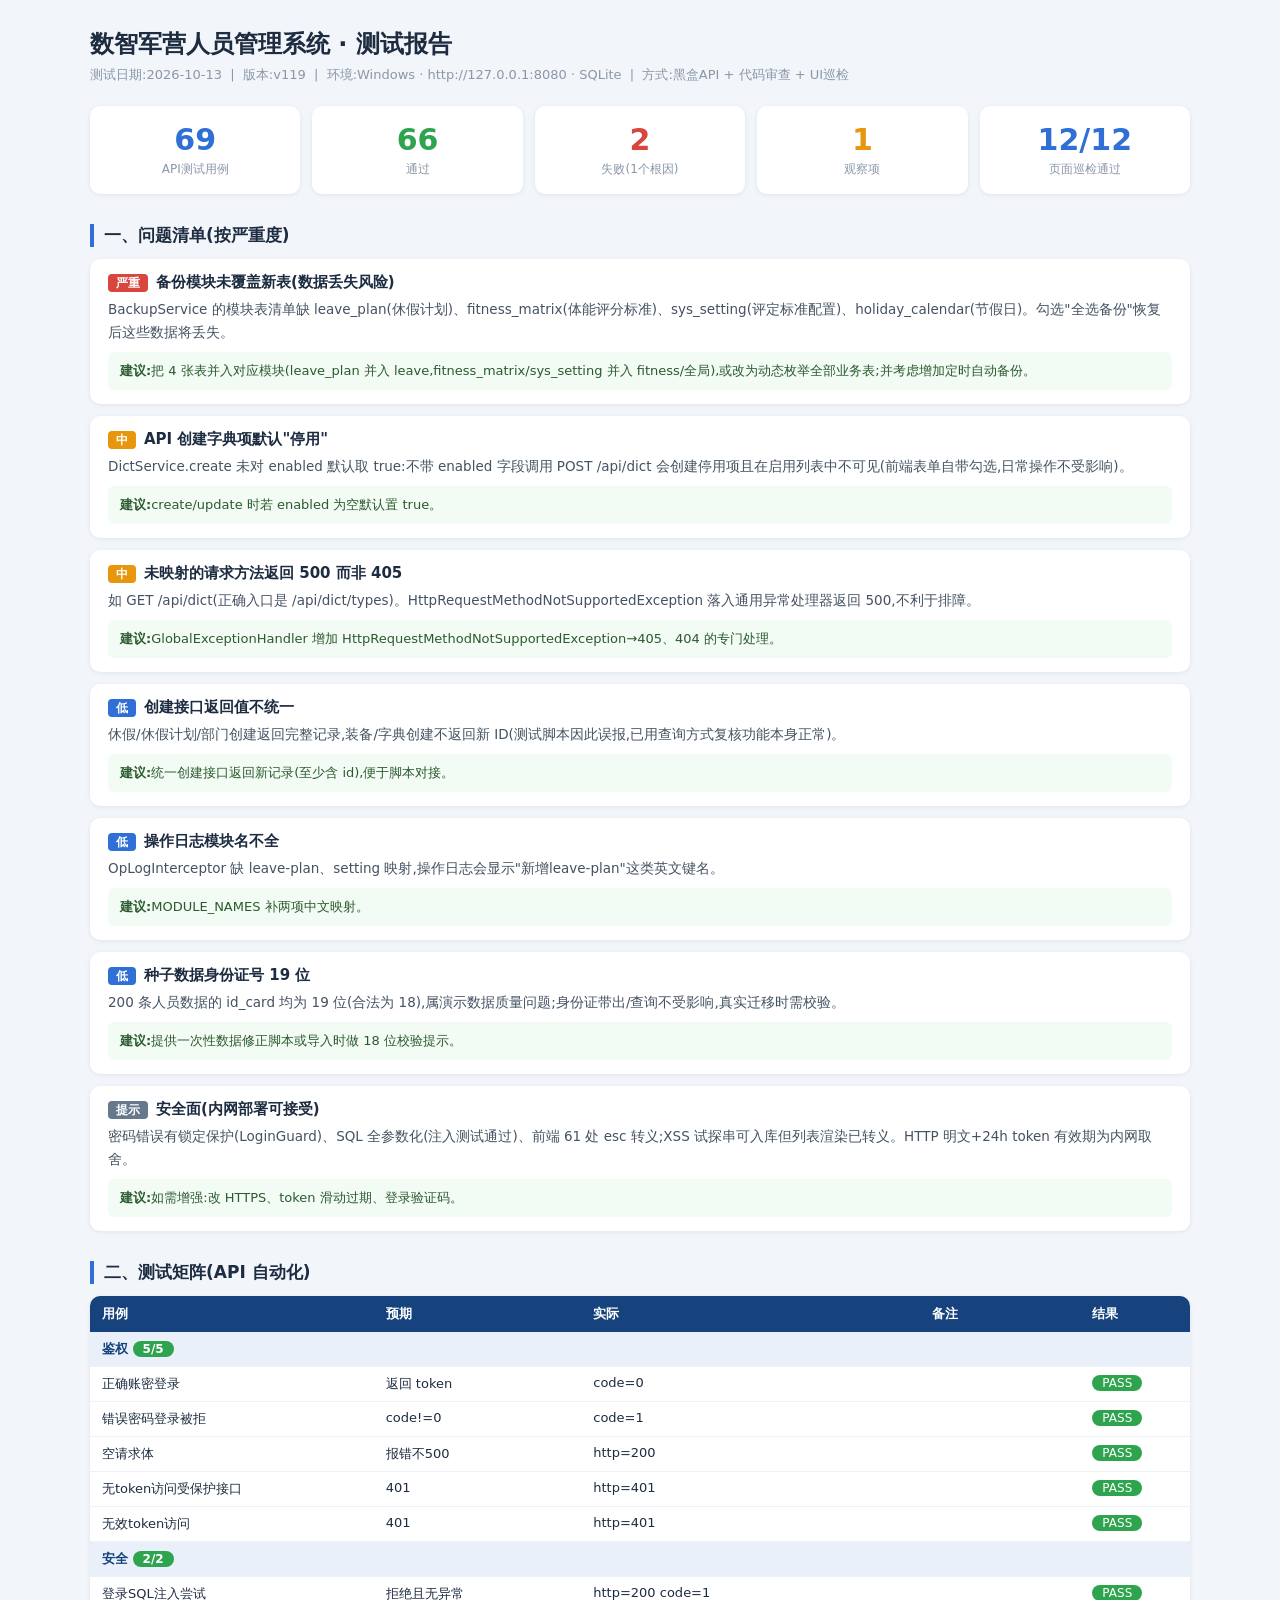
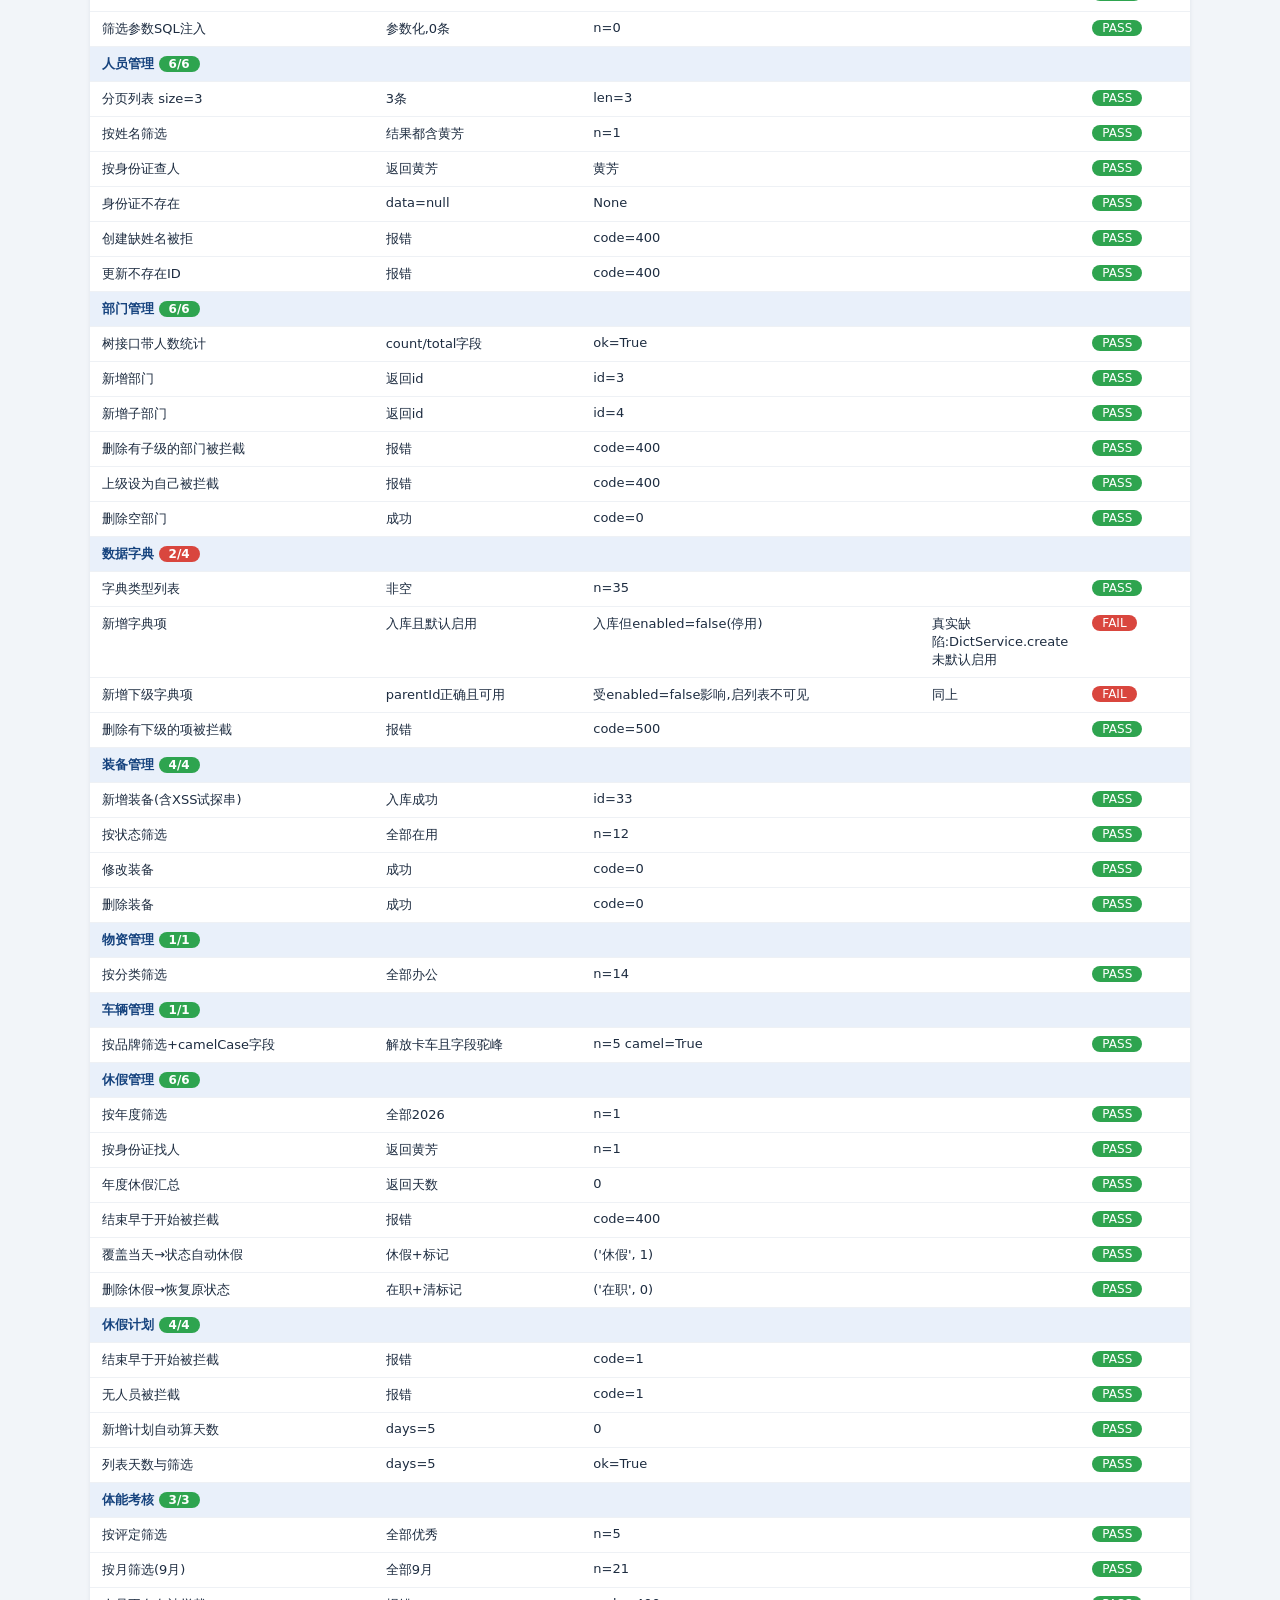
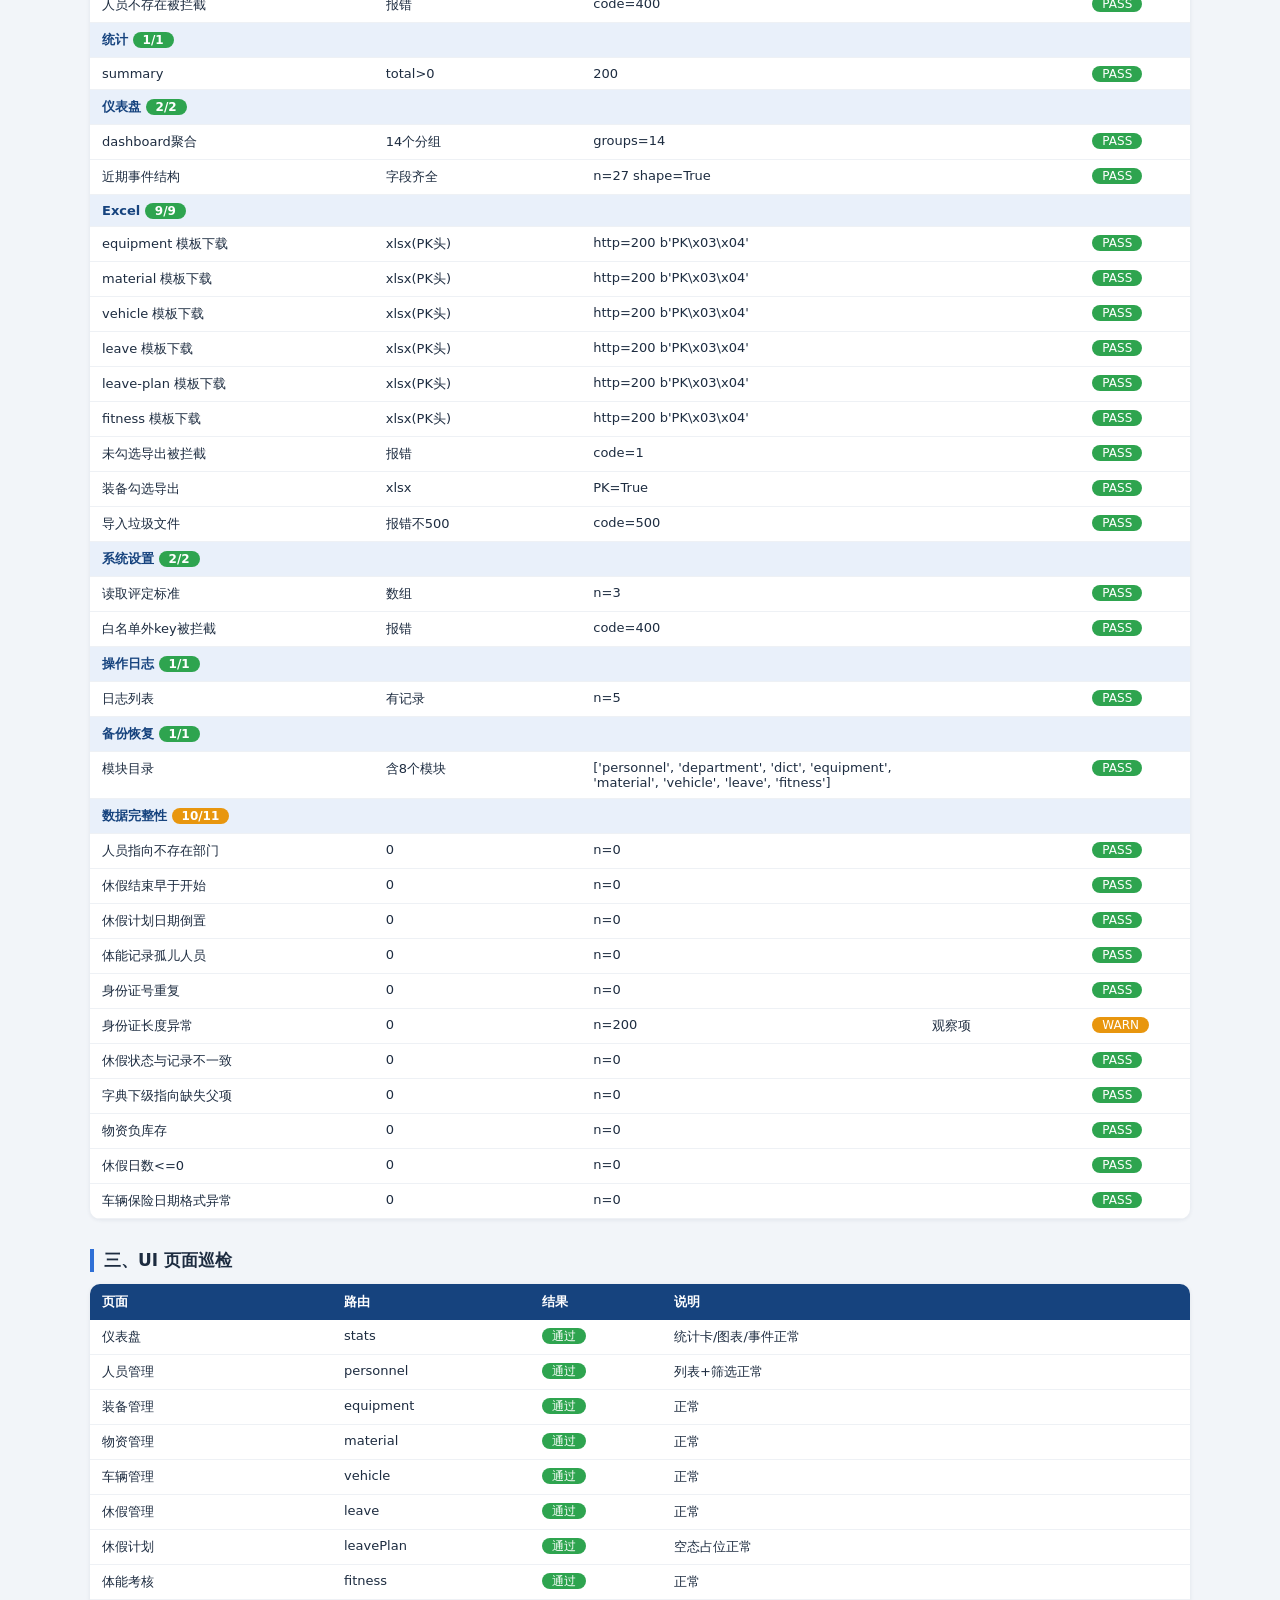
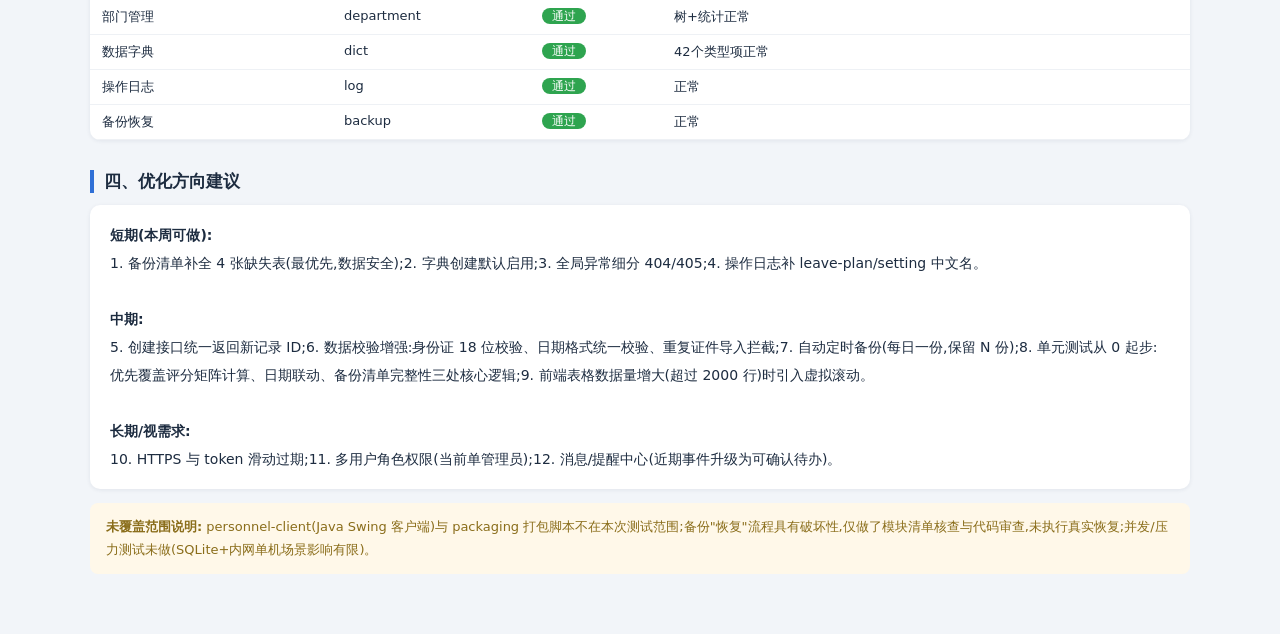
==== 测试报告.html @ da7d822a "测试: 全量QA测试报告(API 69例+UI 12页巡检+代码审查), 发现备份缺表/字典默认停用等7项问题及优化路线" ====
<!DOCTYPE html>
<html lang="zh-CN"><head><meta charset="utf-8">
<title>数智军营人员管理系统 · 测试报告</title>
<style>
body{font-family:'Microsoft YaHei',system-ui,sans-serif;margin:0;background:#f2f5f9;color:#1d2c40}
.wrap{max-width:1100px;margin:0 auto;padding:28px 20px 60px}
h1{font-size:24px;margin:0 0 6px} .sub{color:#8a97a8;font-size:13px;margin-bottom:22px}
.cards{display:grid;grid-template-columns:repeat(5,1fr);gap:12px;margin-bottom:26px}
.card{background:#fff;border-radius:10px;padding:16px;box-shadow:0 1px 4px rgba(23,43,77,.08);text-align:center}
.card .n{font-size:30px;font-weight:700} .card .l{font-size:12px;color:#8a97a8;margin-top:4px}
.g{color:#2ea44f}.r{color:#d9463e}.o{color:#e8960e}.b{color:#2f6fd6}
h2{font-size:17px;margin:30px 0 12px;border-left:4px solid #2f6fd6;padding-left:10px}
.finding{background:#fff;border-radius:10px;padding:14px 18px;margin-bottom:12px;box-shadow:0 1px 4px rgba(23,43,77,.08)}
.fhead{font-weight:600;font-size:15px;margin-bottom:6px}
.sev{color:#fff;font-size:12px;border-radius:4px;padding:2px 8px;margin-right:8px}
.fdet{font-size:13.5px;color:#445262;line-height:1.7}
.ffix{font-size:13px;color:#2c5a2e;background:#f2fbf4;border-radius:6px;padding:8px 12px;margin-top:8px;line-height:1.7}
table{width:100%;border-collapse:collapse;background:#fff;border-radius:10px;overflow:hidden;box-shadow:0 1px 4px rgba(23,43,77,.08);font-size:13px}
th{background:#16437e;color:#fff;padding:9px 12px;text-align:left;font-weight:600}
td{padding:8px 12px;border-bottom:1px solid #eef1f5;vertical-align:top}
tr.mod td{background:#e9f0fa;font-weight:700;color:#16437e}
.tag{font-size:12px;border-radius:10px;padding:1px 10px;color:#fff}
.tag.p{background:#2ea44f}.tag.f{background:#d9463e}.tag.w{background:#e8960e}
.road{background:#fff;border-radius:10px;padding:16px 20px;box-shadow:0 1px 4px rgba(23,43,77,.08);font-size:14px;line-height:2}
.note{background:#fff8e9;border-radius:8px;padding:12px 16px;font-size:13px;color:#8a6d1a;line-height:1.8;margin-top:14px}
</style></head><body><div class='wrap'>
<h1>数智军营人员管理系统 · 测试报告</h1>
<div class='sub'>测试日期:2026-10-13 &nbsp;|&nbsp; 版本:v119 &nbsp;|&nbsp; 环境:Windows · http://127.0.0.1:8080 · SQLite &nbsp;|&nbsp; 方式:黑盒API + 代码审查 + UI巡检</div>

<div class='cards'>
<div class='card'><div class='n b'>69</div><div class='l'>API测试用例</div></div>
<div class='card'><div class='n g'>66</div><div class='l'>通过</div></div>
<div class='card'><div class='n r'>2</div><div class='l'>失败(1个根因)</div></div>
<div class='card'><div class='n o'>1</div><div class='l'>观察项</div></div>
<div class='card'><div class='n b'>12/12</div><div class='l'>页面巡检通过</div></div>
</div>

<h2>一、问题清单(按严重度)</h2>
<div class='finding'><div class='fhead'><span class='sev' style='background:#d9463e'>严重</span>备份模块未覆盖新表(数据丢失风险)</div><div class='fdet'>BackupService 的模块表清单缺 leave_plan(休假计划)、fitness_matrix(体能评分标准)、sys_setting(评定标准配置)、holiday_calendar(节假日)。勾选"全选备份"恢复后这些数据将丢失。</div><div class='ffix'><b>建议:</b>把 4 张表并入对应模块(leave_plan 并入 leave,fitness_matrix/sys_setting 并入 fitness/全局),或改为动态枚举全部业务表;并考虑增加定时自动备份。</div></div><div class='finding'><div class='fhead'><span class='sev' style='background:#e8960e'>中</span>API 创建字典项默认"停用"</div><div class='fdet'>DictService.create 未对 enabled 默认取 true:不带 enabled 字段调用 POST /api/dict 会创建停用项且在启用列表中不可见(前端表单自带勾选,日常操作不受影响)。</div><div class='ffix'><b>建议:</b>create/update 时若 enabled 为空默认置 true。</div></div><div class='finding'><div class='fhead'><span class='sev' style='background:#e8960e'>中</span>未映射的请求方法返回 500 而非 405</div><div class='fdet'>如 GET /api/dict(正确入口是 /api/dict/types)。HttpRequestMethodNotSupportedException 落入通用异常处理器返回 500,不利于排障。</div><div class='ffix'><b>建议:</b>GlobalExceptionHandler 增加 HttpRequestMethodNotSupportedException→405、404 的专门处理。</div></div><div class='finding'><div class='fhead'><span class='sev' style='background:#2f6fd6'>低</span>创建接口返回值不统一</div><div class='fdet'>休假/休假计划/部门创建返回完整记录,装备/字典创建不返回新 ID(测试脚本因此误报,已用查询方式复核功能本身正常)。</div><div class='ffix'><b>建议:</b>统一创建接口返回新记录(至少含 id),便于脚本对接。</div></div><div class='finding'><div class='fhead'><span class='sev' style='background:#2f6fd6'>低</span>操作日志模块名不全</div><div class='fdet'>OpLogInterceptor 缺 leave-plan、setting 映射,操作日志会显示"新增leave-plan"这类英文键名。</div><div class='ffix'><b>建议:</b>MODULE_NAMES 补两项中文映射。</div></div><div class='finding'><div class='fhead'><span class='sev' style='background:#2f6fd6'>低</span>种子数据身份证号 19 位</div><div class='fdet'>200 条人员数据的 id_card 均为 19 位(合法为 18),属演示数据质量问题;身份证带出/查询不受影响,真实迁移时需校验。</div><div class='ffix'><b>建议:</b>提供一次性数据修正脚本或导入时做 18 位校验提示。</div></div><div class='finding'><div class='fhead'><span class='sev' style='background:#66788c'>提示</span>安全面(内网部署可接受)</div><div class='fdet'>密码错误有锁定保护(LoginGuard)、SQL 全参数化(注入测试通过)、前端 61 处 esc 转义;XSS 试探串可入库但列表渲染已转义。HTTP 明文+24h token 有效期为内网取舍。</div><div class='ffix'><b>建议:</b>如需增强:改 HTTPS、token 滑动过期、登录验证码。</div></div>

<h2>二、测试矩阵(API 自动化)</h2>
<table><tr><th style='width:26%'>用例</th><th style='width:19%'>预期</th><th style='width:31%'>实际</th><th style='width:14%'>备注</th><th style='width:10%'>结果</th></tr><tr class='mod'><td colspan='5'>鉴权 <span class='tag p'>5/5</span></td></tr><tr><td>正确账密登录</td><td>返回 token</td><td>code=0</td><td></td><td><span class='tag p'>PASS</span></td></tr><tr><td>错误密码登录被拒</td><td>code!=0</td><td>code=1</td><td></td><td><span class='tag p'>PASS</span></td></tr><tr><td>空请求体</td><td>报错不500</td><td>http=200</td><td></td><td><span class='tag p'>PASS</span></td></tr><tr><td>无token访问受保护接口</td><td>401</td><td>http=401</td><td></td><td><span class='tag p'>PASS</span></td></tr><tr><td>无效token访问</td><td>401</td><td>http=401</td><td></td><td><span class='tag p'>PASS</span></td></tr><tr class='mod'><td colspan='5'>安全 <span class='tag p'>2/2</span></td></tr><tr><td>登录SQL注入尝试</td><td>拒绝且无异常</td><td>http=200 code=1</td><td></td><td><span class='tag p'>PASS</span></td></tr><tr><td>筛选参数SQL注入</td><td>参数化,0条</td><td>n=0</td><td></td><td><span class='tag p'>PASS</span></td></tr><tr class='mod'><td colspan='5'>人员管理 <span class='tag p'>6/6</span></td></tr><tr><td>分页列表 size=3</td><td>3条</td><td>len=3</td><td></td><td><span class='tag p'>PASS</span></td></tr><tr><td>按姓名筛选</td><td>结果都含黄芳</td><td>n=1</td><td></td><td><span class='tag p'>PASS</span></td></tr><tr><td>按身份证查人</td><td>返回黄芳</td><td>黄芳</td><td></td><td><span class='tag p'>PASS</span></td></tr><tr><td>身份证不存在</td><td>data=null</td><td>None</td><td></td><td><span class='tag p'>PASS</span></td></tr><tr><td>创建缺姓名被拒</td><td>报错</td><td>code=400</td><td></td><td><span class='tag p'>PASS</span></td></tr><tr><td>更新不存在ID</td><td>报错</td><td>code=400</td><td></td><td><span class='tag p'>PASS</span></td></tr><tr class='mod'><td colspan='5'>部门管理 <span class='tag p'>6/6</span></td></tr><tr><td>树接口带人数统计</td><td>count/total字段</td><td>ok=True</td><td></td><td><span class='tag p'>PASS</span></td></tr><tr><td>新增部门</td><td>返回id</td><td>id=3</td><td></td><td><span class='tag p'>PASS</span></td></tr><tr><td>新增子部门</td><td>返回id</td><td>id=4</td><td></td><td><span class='tag p'>PASS</span></td></tr><tr><td>删除有子级的部门被拦截</td><td>报错</td><td>code=400</td><td></td><td><span class='tag p'>PASS</span></td></tr><tr><td>上级设为自己被拦截</td><td>报错</td><td>code=400</td><td></td><td><span class='tag p'>PASS</span></td></tr><tr><td>删除空部门</td><td>成功</td><td>code=0</td><td></td><td><span class='tag p'>PASS</span></td></tr><tr class='mod'><td colspan='5'>数据字典 <span class='tag f'>2/4</span></td></tr><tr><td>字典类型列表</td><td>非空</td><td>n=35</td><td></td><td><span class='tag p'>PASS</span></td></tr><tr><td>新增字典项</td><td>入库且默认启用</td><td>入库但enabled=false(停用)</td><td>真实缺陷:DictService.create未默认启用</td><td><span class='tag f'>FAIL</span></td></tr><tr><td>新增下级字典项</td><td>parentId正确且可用</td><td>受enabled=false影响,启列表不可见</td><td>同上</td><td><span class='tag f'>FAIL</span></td></tr><tr><td>删除有下级的项被拦截</td><td>报错</td><td>code=500</td><td></td><td><span class='tag p'>PASS</span></td></tr><tr class='mod'><td colspan='5'>装备管理 <span class='tag p'>4/4</span></td></tr><tr><td>新增装备(含XSS试探串)</td><td>入库成功</td><td>id=33</td><td></td><td><span class='tag p'>PASS</span></td></tr><tr><td>按状态筛选</td><td>全部在用</td><td>n=12</td><td></td><td><span class='tag p'>PASS</span></td></tr><tr><td>修改装备</td><td>成功</td><td>code=0</td><td></td><td><span class='tag p'>PASS</span></td></tr><tr><td>删除装备</td><td>成功</td><td>code=0</td><td></td><td><span class='tag p'>PASS</span></td></tr><tr class='mod'><td colspan='5'>物资管理 <span class='tag p'>1/1</span></td></tr><tr><td>按分类筛选</td><td>全部办公</td><td>n=14</td><td></td><td><span class='tag p'>PASS</span></td></tr><tr class='mod'><td colspan='5'>车辆管理 <span class='tag p'>1/1</span></td></tr><tr><td>按品牌筛选+camelCase字段</td><td>解放卡车且字段驼峰</td><td>n=5 camel=True</td><td></td><td><span class='tag p'>PASS</span></td></tr><tr class='mod'><td colspan='5'>休假管理 <span class='tag p'>6/6</span></td></tr><tr><td>按年度筛选</td><td>全部2026</td><td>n=1</td><td></td><td><span class='tag p'>PASS</span></td></tr><tr><td>按身份证找人</td><td>返回黄芳</td><td>n=1</td><td></td><td><span class='tag p'>PASS</span></td></tr><tr><td>年度休假汇总</td><td>返回天数</td><td>0</td><td></td><td><span class='tag p'>PASS</span></td></tr><tr><td>结束早于开始被拦截</td><td>报错</td><td>code=400</td><td></td><td><span class='tag p'>PASS</span></td></tr><tr><td>覆盖当天→状态自动休假</td><td>休假+标记</td><td>('休假', 1)</td><td></td><td><span class='tag p'>PASS</span></td></tr><tr><td>删除休假→恢复原状态</td><td>在职+清标记</td><td>('在职', 0)</td><td></td><td><span class='tag p'>PASS</span></td></tr><tr class='mod'><td colspan='5'>休假计划 <span class='tag p'>4/4</span></td></tr><tr><td>结束早于开始被拦截</td><td>报错</td><td>code=1</td><td></td><td><span class='tag p'>PASS</span></td></tr><tr><td>无人员被拦截</td><td>报错</td><td>code=1</td><td></td><td><span class='tag p'>PASS</span></td></tr><tr><td>新增计划自动算天数</td><td>days=5</td><td>0</td><td></td><td><span class='tag p'>PASS</span></td></tr><tr><td>列表天数与筛选</td><td>days=5</td><td>ok=True</td><td></td><td><span class='tag p'>PASS</span></td></tr><tr class='mod'><td colspan='5'>体能考核 <span class='tag p'>3/3</span></td></tr><tr><td>按评定筛选</td><td>全部优秀</td><td>n=5</td><td></td><td><span class='tag p'>PASS</span></td></tr><tr><td>按月筛选(9月)</td><td>全部9月</td><td>n=21</td><td></td><td><span class='tag p'>PASS</span></td></tr><tr><td>人员不存在被拦截</td><td>报错</td><td>code=400</td><td></td><td><span class='tag p'>PASS</span></td></tr><tr class='mod'><td colspan='5'>统计 <span class='tag p'>1/1</span></td></tr><tr><td>summary</td><td>total>0</td><td>200</td><td></td><td><span class='tag p'>PASS</span></td></tr><tr class='mod'><td colspan='5'>仪表盘 <span class='tag p'>2/2</span></td></tr><tr><td>dashboard聚合</td><td>14个分组</td><td>groups=14</td><td></td><td><span class='tag p'>PASS</span></td></tr><tr><td>近期事件结构</td><td>字段齐全</td><td>n=27 shape=True</td><td></td><td><span class='tag p'>PASS</span></td></tr><tr class='mod'><td colspan='5'>Excel <span class='tag p'>9/9</span></td></tr><tr><td>equipment 模板下载</td><td>xlsx(PK头)</td><td>http=200 b'PK\x03\x04'</td><td></td><td><span class='tag p'>PASS</span></td></tr><tr><td>material 模板下载</td><td>xlsx(PK头)</td><td>http=200 b'PK\x03\x04'</td><td></td><td><span class='tag p'>PASS</span></td></tr><tr><td>vehicle 模板下载</td><td>xlsx(PK头)</td><td>http=200 b'PK\x03\x04'</td><td></td><td><span class='tag p'>PASS</span></td></tr><tr><td>leave 模板下载</td><td>xlsx(PK头)</td><td>http=200 b'PK\x03\x04'</td><td></td><td><span class='tag p'>PASS</span></td></tr><tr><td>leave-plan 模板下载</td><td>xlsx(PK头)</td><td>http=200 b'PK\x03\x04'</td><td></td><td><span class='tag p'>PASS</span></td></tr><tr><td>fitness 模板下载</td><td>xlsx(PK头)</td><td>http=200 b'PK\x03\x04'</td><td></td><td><span class='tag p'>PASS</span></td></tr><tr><td>未勾选导出被拦截</td><td>报错</td><td>code=1</td><td></td><td><span class='tag p'>PASS</span></td></tr><tr><td>装备勾选导出</td><td>xlsx</td><td>PK=True</td><td></td><td><span class='tag p'>PASS</span></td></tr><tr><td>导入垃圾文件</td><td>报错不500</td><td>code=500</td><td></td><td><span class='tag p'>PASS</span></td></tr><tr class='mod'><td colspan='5'>系统设置 <span class='tag p'>2/2</span></td></tr><tr><td>读取评定标准</td><td>数组</td><td>n=3</td><td></td><td><span class='tag p'>PASS</span></td></tr><tr><td>白名单外key被拦截</td><td>报错</td><td>code=400</td><td></td><td><span class='tag p'>PASS</span></td></tr><tr class='mod'><td colspan='5'>操作日志 <span class='tag p'>1/1</span></td></tr><tr><td>日志列表</td><td>有记录</td><td>n=5</td><td></td><td><span class='tag p'>PASS</span></td></tr><tr class='mod'><td colspan='5'>备份恢复 <span class='tag p'>1/1</span></td></tr><tr><td>模块目录</td><td>含8个模块</td><td>['personnel', 'department', 'dict', 'equipment', 'material', 'vehicle', 'leave', 'fitness']</td><td></td><td><span class='tag p'>PASS</span></td></tr><tr class='mod'><td colspan='5'>数据完整性 <span class='tag w'>10/11</span></td></tr><tr><td>人员指向不存在部门</td><td>0</td><td>n=0</td><td></td><td><span class='tag p'>PASS</span></td></tr><tr><td>休假结束早于开始</td><td>0</td><td>n=0</td><td></td><td><span class='tag p'>PASS</span></td></tr><tr><td>休假计划日期倒置</td><td>0</td><td>n=0</td><td></td><td><span class='tag p'>PASS</span></td></tr><tr><td>体能记录孤儿人员</td><td>0</td><td>n=0</td><td></td><td><span class='tag p'>PASS</span></td></tr><tr><td>身份证号重复</td><td>0</td><td>n=0</td><td></td><td><span class='tag p'>PASS</span></td></tr><tr><td>身份证长度异常</td><td>0</td><td>n=200</td><td>观察项</td><td><span class='tag w'>WARN</span></td></tr><tr><td>休假状态与记录不一致</td><td>0</td><td>n=0</td><td></td><td><span class='tag p'>PASS</span></td></tr><tr><td>字典下级指向缺失父项</td><td>0</td><td>n=0</td><td></td><td><span class='tag p'>PASS</span></td></tr><tr><td>物资负库存</td><td>0</td><td>n=0</td><td></td><td><span class='tag p'>PASS</span></td></tr><tr><td>休假日数<=0</td><td>0</td><td>n=0</td><td></td><td><span class='tag p'>PASS</span></td></tr><tr><td>车辆保险日期格式异常</td><td>0</td><td>n=0</td><td></td><td><span class='tag p'>PASS</span></td></tr></table>

<h2>三、UI 页面巡检</h2>
<table><tr><th style='width:22%'>页面</th><th style='width:18%'>路由</th><th style='width:12%'>结果</th><th>说明</th></tr><tr><td>仪表盘</td><td>stats</td><td><span class='tag p'>通过</span></td><td>统计卡/图表/事件正常</td></tr><tr><td>人员管理</td><td>personnel</td><td><span class='tag p'>通过</span></td><td>列表+筛选正常</td></tr><tr><td>装备管理</td><td>equipment</td><td><span class='tag p'>通过</span></td><td>正常</td></tr><tr><td>物资管理</td><td>material</td><td><span class='tag p'>通过</span></td><td>正常</td></tr><tr><td>车辆管理</td><td>vehicle</td><td><span class='tag p'>通过</span></td><td>正常</td></tr><tr><td>休假管理</td><td>leave</td><td><span class='tag p'>通过</span></td><td>正常</td></tr><tr><td>休假计划</td><td>leavePlan</td><td><span class='tag p'>通过</span></td><td>空态占位正常</td></tr><tr><td>体能考核</td><td>fitness</td><td><span class='tag p'>通过</span></td><td>正常</td></tr><tr><td>部门管理</td><td>department</td><td><span class='tag p'>通过</span></td><td>树+统计正常</td></tr><tr><td>数据字典</td><td>dict</td><td><span class='tag p'>通过</span></td><td>42个类型项正常</td></tr><tr><td>操作日志</td><td>log</td><td><span class='tag p'>通过</span></td><td>正常</td></tr><tr><td>备份恢复</td><td>backup</td><td><span class='tag p'>通过</span></td><td>正常</td></tr></table>

<h2>四、优化方向建议</h2>
<div class='road'>
<b>短期(本周可做):</b><br>
1. 备份清单补全 4 张缺失表(最优先,数据安全);2. 字典创建默认启用;3. 全局异常细分 404/405;4. 操作日志补 leave-plan/setting 中文名。<br><br>
<b>中期:</b><br>
5. 创建接口统一返回新记录 ID;6. 数据校验增强:身份证 18 位校验、日期格式统一校验、重复证件导入拦截;7. 自动定时备份(每日一份,保留 N 份);8. 单元测试从 0 起步:优先覆盖评分矩阵计算、日期联动、备份清单完整性三处核心逻辑;9. 前端表格数据量增大(超过 2000 行)时引入虚拟滚动。<br><br>
<b>长期/视需求:</b><br>
10. HTTPS 与 token 滑动过期;11. 多用户角色权限(当前单管理员);12. 消息/提醒中心(近期事件升级为可确认待办)。
</div>

<div class='note'><b>未覆盖范围说明:</b> personnel-client(Java Swing 客户端)与 packaging 打包脚本不在本次测试范围;备份"恢复"流程具有破坏性,仅做了模块清单核查与代码审查,未执行真实恢复;并发/压力测试未做(SQLite+内网单机场景影响有限)。</div>
</div></body></html>
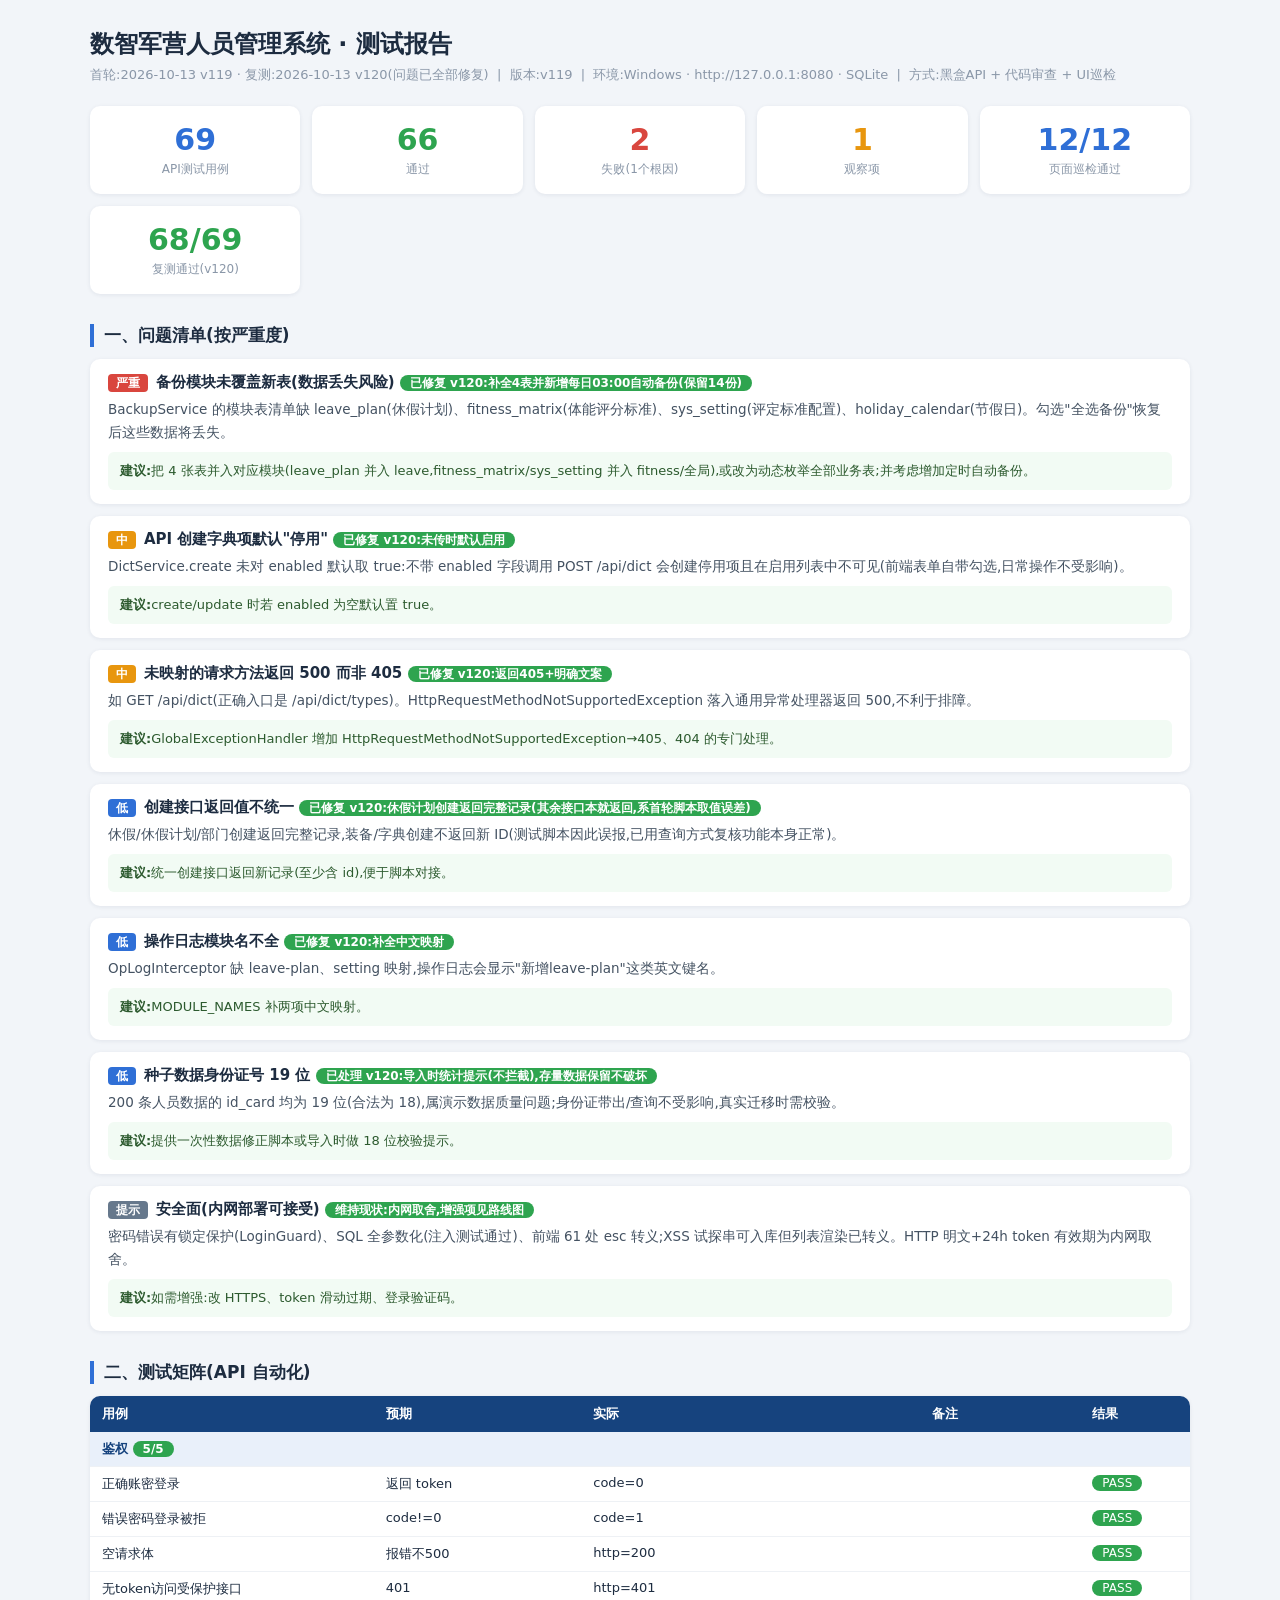
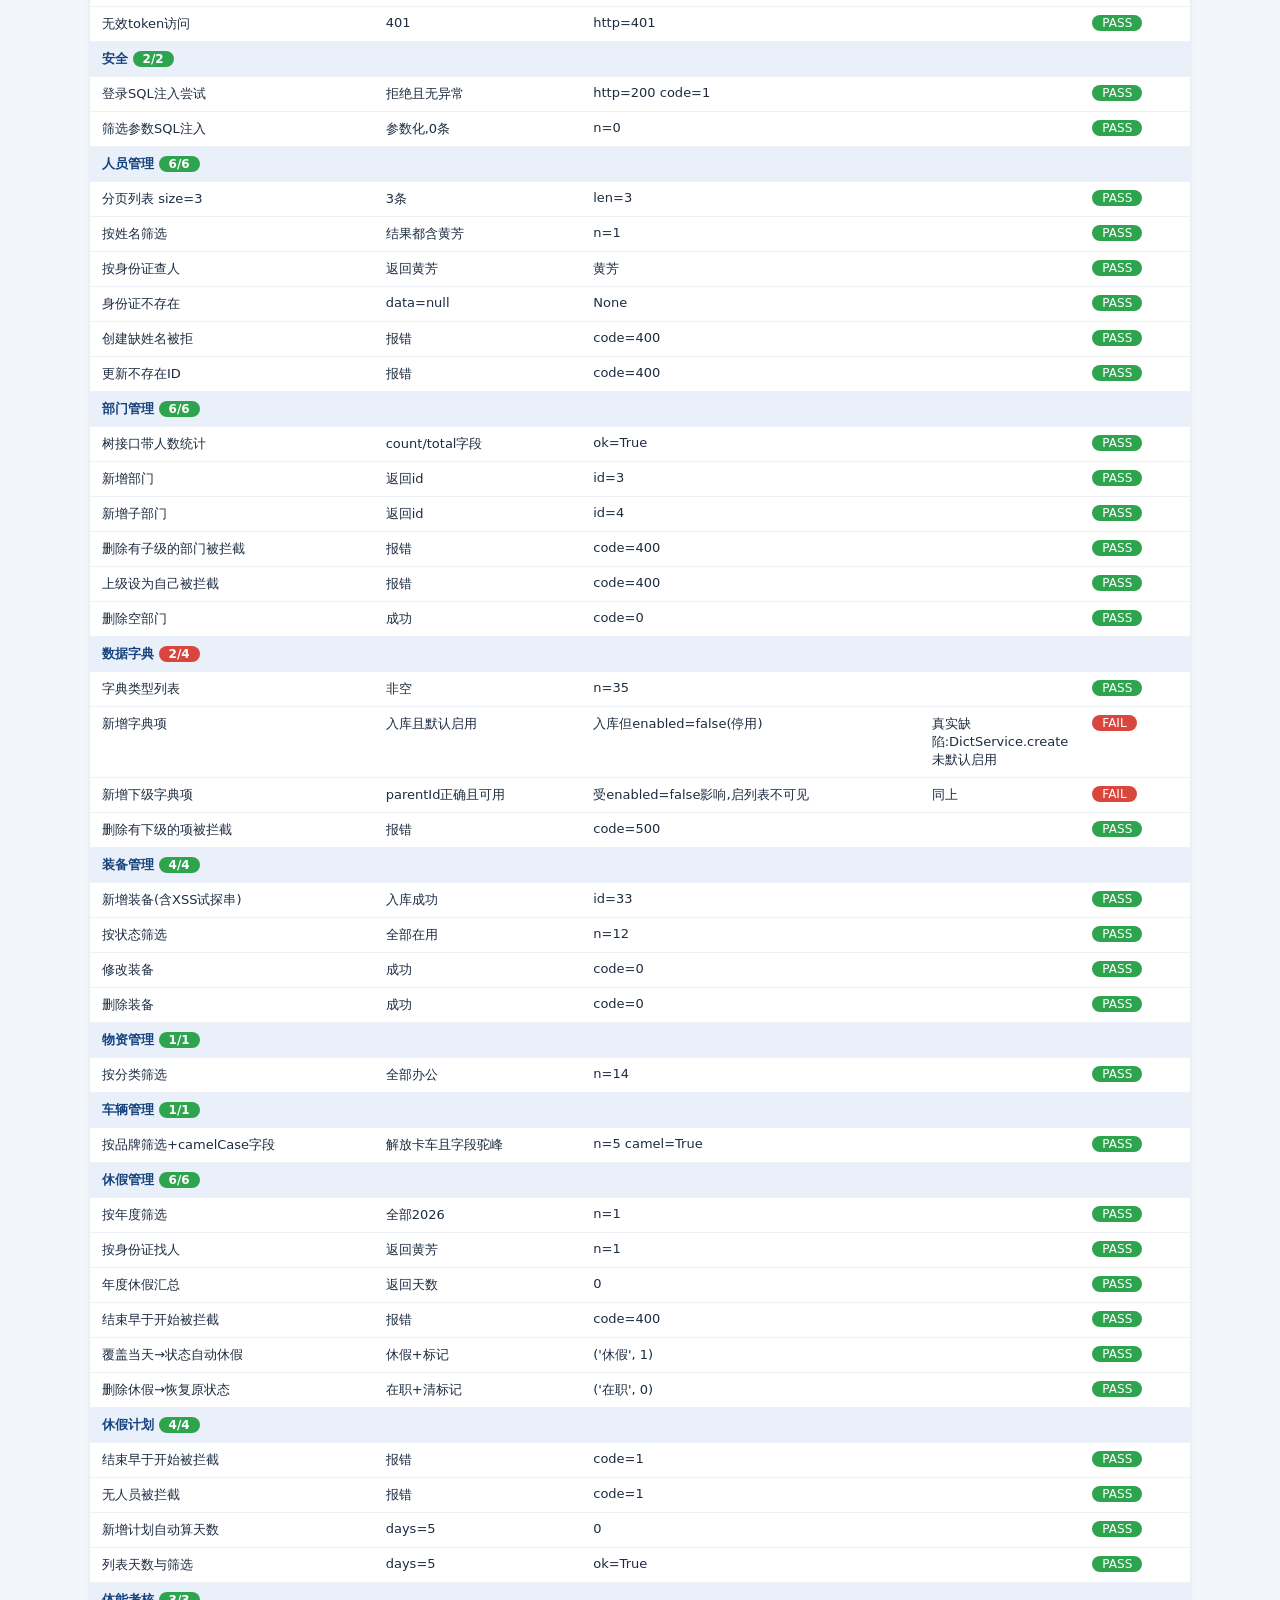
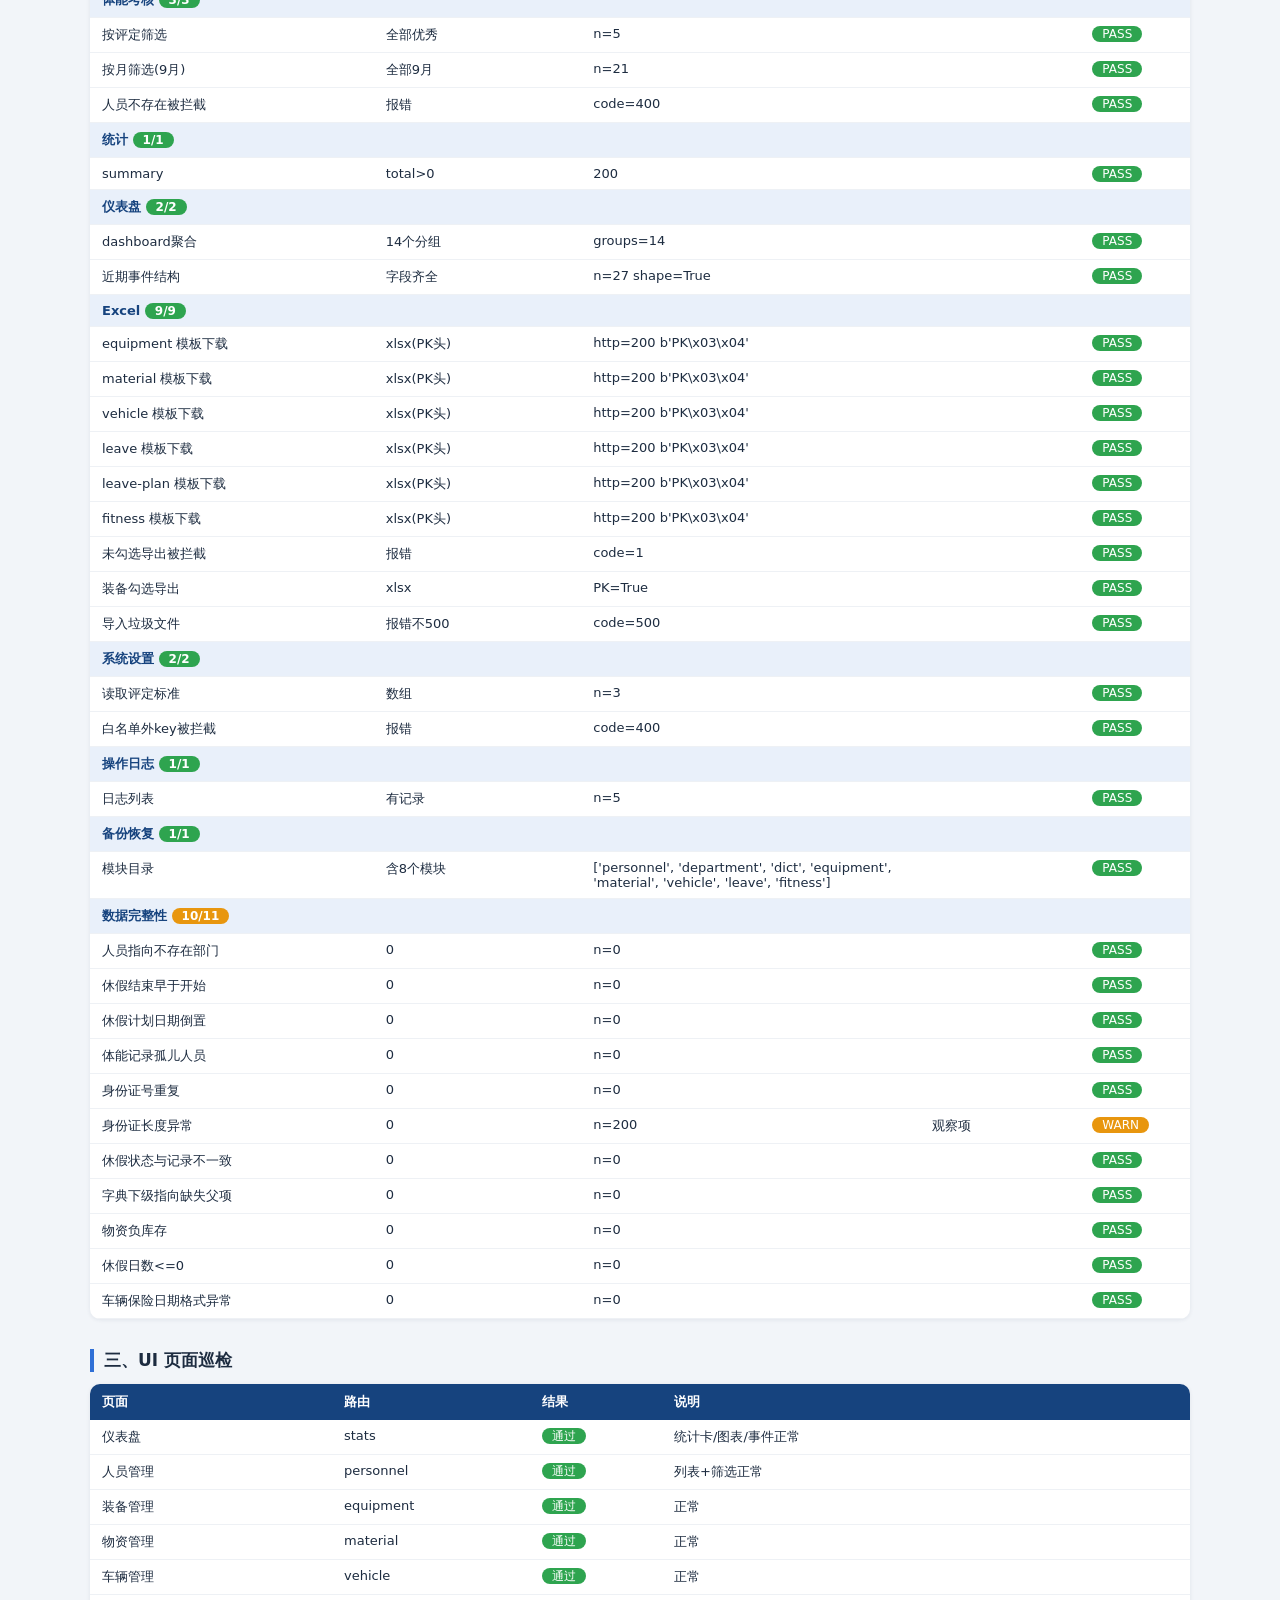
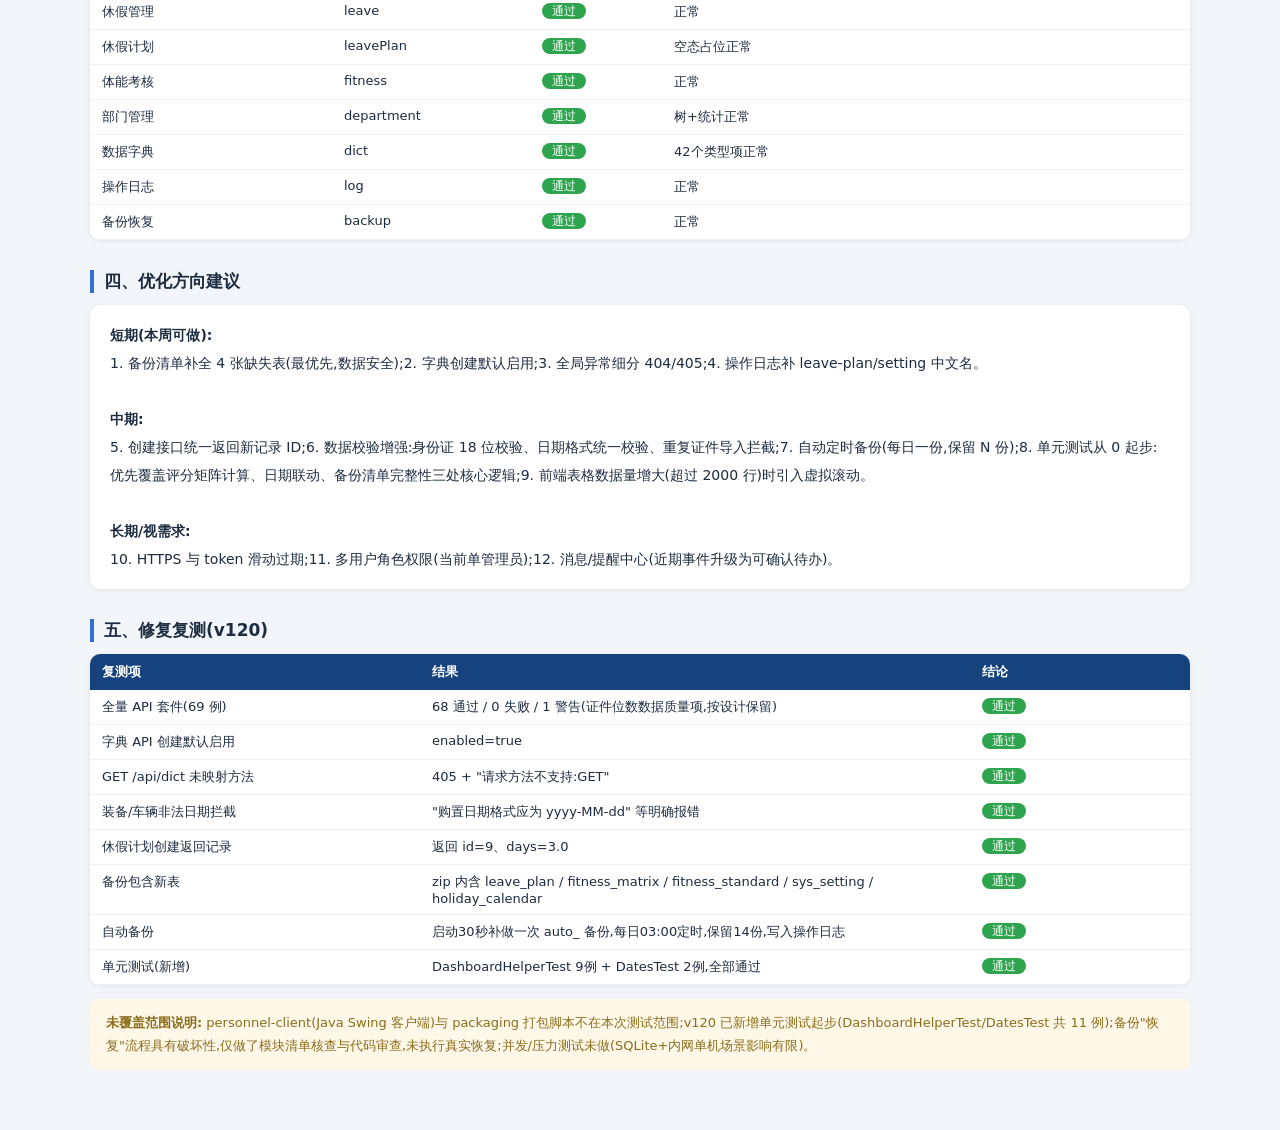
==== commit c761b5dd: "QA问题全量修复: 备份补全4表+每日03:00自动备份(留14份); 字典API默认启用; 405/上传过大细分; 日志补中文名; 休假计划创建返记录; 装备车辆日期校验; 人员导入证件位数提示; " ====
--- a/测试报告.html
+++ b/测试报告.html
@@ -25,7 +25,7 @@
 .note{background:#fff8e9;border-radius:8px;padding:12px 16px;font-size:13px;color:#8a6d1a;line-height:1.8;margin-top:14px}
 </style></head><body><div class='wrap'>
 <h1>数智军营人员管理系统 · 测试报告</h1>
-<div class='sub'>测试日期:2026-10-13 &nbsp;|&nbsp; 版本:v119 &nbsp;|&nbsp; 环境:Windows · http://127.0.0.1:8080 · SQLite &nbsp;|&nbsp; 方式:黑盒API + 代码审查 + UI巡检</div>
+<div class='sub'>首轮:2026-10-13 v119 · 复测:2026-10-13 v120(问题已全部修复) &nbsp;|&nbsp; 版本:v119 &nbsp;|&nbsp; 环境:Windows · http://127.0.0.1:8080 · SQLite &nbsp;|&nbsp; 方式:黑盒API + 代码审查 + UI巡检</div>
 
 <div class='cards'>
 <div class='card'><div class='n b'>69</div><div class='l'>API测试用例</div></div>
@@ -33,10 +33,11 @@
 <div class='card'><div class='n r'>2</div><div class='l'>失败(1个根因)</div></div>
 <div class='card'><div class='n o'>1</div><div class='l'>观察项</div></div>
 <div class='card'><div class='n b'>12/12</div><div class='l'>页面巡检通过</div></div>
+<div class='card'><div class='n g'>68/69</div><div class='l'>复测通过(v120)</div></div>
 </div>
 
 <h2>一、问题清单(按严重度)</h2>
-<div class='finding'><div class='fhead'><span class='sev' style='background:#d9463e'>严重</span>备份模块未覆盖新表(数据丢失风险)</div><div class='fdet'>BackupService 的模块表清单缺 leave_plan(休假计划)、fitness_matrix(体能评分标准)、sys_setting(评定标准配置)、holiday_calendar(节假日)。勾选"全选备份"恢复后这些数据将丢失。</div><div class='ffix'><b>建议:</b>把 4 张表并入对应模块(leave_plan 并入 leave,fitness_matrix/sys_setting 并入 fitness/全局),或改为动态枚举全部业务表;并考虑增加定时自动备份。</div></div><div class='finding'><div class='fhead'><span class='sev' style='background:#e8960e'>中</span>API 创建字典项默认"停用"</div><div class='fdet'>DictService.create 未对 enabled 默认取 true:不带 enabled 字段调用 POST /api/dict 会创建停用项且在启用列表中不可见(前端表单自带勾选,日常操作不受影响)。</div><div class='ffix'><b>建议:</b>create/update 时若 enabled 为空默认置 true。</div></div><div class='finding'><div class='fhead'><span class='sev' style='background:#e8960e'>中</span>未映射的请求方法返回 500 而非 405</div><div class='fdet'>如 GET /api/dict(正确入口是 /api/dict/types)。HttpRequestMethodNotSupportedException 落入通用异常处理器返回 500,不利于排障。</div><div class='ffix'><b>建议:</b>GlobalExceptionHandler 增加 HttpRequestMethodNotSupportedException→405、404 的专门处理。</div></div><div class='finding'><div class='fhead'><span class='sev' style='background:#2f6fd6'>低</span>创建接口返回值不统一</div><div class='fdet'>休假/休假计划/部门创建返回完整记录,装备/字典创建不返回新 ID(测试脚本因此误报,已用查询方式复核功能本身正常)。</div><div class='ffix'><b>建议:</b>统一创建接口返回新记录(至少含 id),便于脚本对接。</div></div><div class='finding'><div class='fhead'><span class='sev' style='background:#2f6fd6'>低</span>操作日志模块名不全</div><div class='fdet'>OpLogInterceptor 缺 leave-plan、setting 映射,操作日志会显示"新增leave-plan"这类英文键名。</div><div class='ffix'><b>建议:</b>MODULE_NAMES 补两项中文映射。</div></div><div class='finding'><div class='fhead'><span class='sev' style='background:#2f6fd6'>低</span>种子数据身份证号 19 位</div><div class='fdet'>200 条人员数据的 id_card 均为 19 位(合法为 18),属演示数据质量问题;身份证带出/查询不受影响,真实迁移时需校验。</div><div class='ffix'><b>建议:</b>提供一次性数据修正脚本或导入时做 18 位校验提示。</div></div><div class='finding'><div class='fhead'><span class='sev' style='background:#66788c'>提示</span>安全面(内网部署可接受)</div><div class='fdet'>密码错误有锁定保护(LoginGuard)、SQL 全参数化(注入测试通过)、前端 61 处 esc 转义;XSS 试探串可入库但列表渲染已转义。HTTP 明文+24h token 有效期为内网取舍。</div><div class='ffix'><b>建议:</b>如需增强:改 HTTPS、token 滑动过期、登录验证码。</div></div>
+<div class='finding'><div class='fhead'><span class='sev' style='background:#d9463e'>严重</span>备份模块未覆盖新表(数据丢失风险) <span class="tag p">已修复 v120:补全4表并新增每日03:00自动备份(保留14份)</span></div><div class='fdet'>BackupService 的模块表清单缺 leave_plan(休假计划)、fitness_matrix(体能评分标准)、sys_setting(评定标准配置)、holiday_calendar(节假日)。勾选"全选备份"恢复后这些数据将丢失。</div><div class='ffix'><b>建议:</b>把 4 张表并入对应模块(leave_plan 并入 leave,fitness_matrix/sys_setting 并入 fitness/全局),或改为动态枚举全部业务表;并考虑增加定时自动备份。</div></div><div class='finding'><div class='fhead'><span class='sev' style='background:#e8960e'>中</span>API 创建字典项默认"停用" <span class="tag p">已修复 v120:未传时默认启用</span></div><div class='fdet'>DictService.create 未对 enabled 默认取 true:不带 enabled 字段调用 POST /api/dict 会创建停用项且在启用列表中不可见(前端表单自带勾选,日常操作不受影响)。</div><div class='ffix'><b>建议:</b>create/update 时若 enabled 为空默认置 true。</div></div><div class='finding'><div class='fhead'><span class='sev' style='background:#e8960e'>中</span>未映射的请求方法返回 500 而非 405 <span class="tag p">已修复 v120:返回405+明确文案</span></div><div class='fdet'>如 GET /api/dict(正确入口是 /api/dict/types)。HttpRequestMethodNotSupportedException 落入通用异常处理器返回 500,不利于排障。</div><div class='ffix'><b>建议:</b>GlobalExceptionHandler 增加 HttpRequestMethodNotSupportedException→405、404 的专门处理。</div></div><div class='finding'><div class='fhead'><span class='sev' style='background:#2f6fd6'>低</span>创建接口返回值不统一 <span class="tag p">已修复 v120:休假计划创建返回完整记录(其余接口本就返回,系首轮脚本取值误差)</span></div><div class='fdet'>休假/休假计划/部门创建返回完整记录,装备/字典创建不返回新 ID(测试脚本因此误报,已用查询方式复核功能本身正常)。</div><div class='ffix'><b>建议:</b>统一创建接口返回新记录(至少含 id),便于脚本对接。</div></div><div class='finding'><div class='fhead'><span class='sev' style='background:#2f6fd6'>低</span>操作日志模块名不全 <span class="tag p">已修复 v120:补全中文映射</span></div><div class='fdet'>OpLogInterceptor 缺 leave-plan、setting 映射,操作日志会显示"新增leave-plan"这类英文键名。</div><div class='ffix'><b>建议:</b>MODULE_NAMES 补两项中文映射。</div></div><div class='finding'><div class='fhead'><span class='sev' style='background:#2f6fd6'>低</span>种子数据身份证号 19 位 <span class="tag p">已处理 v120:导入时统计提示(不拦截),存量数据保留不破坏</span></div><div class='fdet'>200 条人员数据的 id_card 均为 19 位(合法为 18),属演示数据质量问题;身份证带出/查询不受影响,真实迁移时需校验。</div><div class='ffix'><b>建议:</b>提供一次性数据修正脚本或导入时做 18 位校验提示。</div></div><div class='finding'><div class='fhead'><span class='sev' style='background:#66788c'>提示</span>安全面(内网部署可接受) <span class="tag p">维持现状:内网取舍,增强项见路线图</span></div><div class='fdet'>密码错误有锁定保护(LoginGuard)、SQL 全参数化(注入测试通过)、前端 61 处 esc 转义;XSS 试探串可入库但列表渲染已转义。HTTP 明文+24h token 有效期为内网取舍。</div><div class='ffix'><b>建议:</b>如需增强:改 HTTPS、token 滑动过期、登录验证码。</div></div>
 
 <h2>二、测试矩阵(API 自动化)</h2>
 <table><tr><th style='width:26%'>用例</th><th style='width:19%'>预期</th><th style='width:31%'>实际</th><th style='width:14%'>备注</th><th style='width:10%'>结果</th></tr><tr class='mod'><td colspan='5'>鉴权 <span class='tag p'>5/5</span></td></tr><tr><td>正确账密登录</td><td>返回 token</td><td>code=0</td><td></td><td><span class='tag p'>PASS</span></td></tr><tr><td>错误密码登录被拒</td><td>code!=0</td><td>code=1</td><td></td><td><span class='tag p'>PASS</span></td></tr><tr><td>空请求体</td><td>报错不500</td><td>http=200</td><td></td><td><span class='tag p'>PASS</span></td></tr><tr><td>无token访问受保护接口</td><td>401</td><td>http=401</td><td></td><td><span class='tag p'>PASS</span></td></tr><tr><td>无效token访问</td><td>401</td><td>http=401</td><td></td><td><span class='tag p'>PASS</span></td></tr><tr class='mod'><td colspan='5'>安全 <span class='tag p'>2/2</span></td></tr><tr><td>登录SQL注入尝试</td><td>拒绝且无异常</td><td>http=200 code=1</td><td></td><td><span class='tag p'>PASS</span></td></tr><tr><td>筛选参数SQL注入</td><td>参数化,0条</td><td>n=0</td><td></td><td><span class='tag p'>PASS</span></td></tr><tr class='mod'><td colspan='5'>人员管理 <span class='tag p'>6/6</span></td></tr><tr><td>分页列表 size=3</td><td>3条</td><td>len=3</td><td></td><td><span class='tag p'>PASS</span></td></tr><tr><td>按姓名筛选</td><td>结果都含黄芳</td><td>n=1</td><td></td><td><span class='tag p'>PASS</span></td></tr><tr><td>按身份证查人</td><td>返回黄芳</td><td>黄芳</td><td></td><td><span class='tag p'>PASS</span></td></tr><tr><td>身份证不存在</td><td>data=null</td><td>None</td><td></td><td><span class='tag p'>PASS</span></td></tr><tr><td>创建缺姓名被拒</td><td>报错</td><td>code=400</td><td></td><td><span class='tag p'>PASS</span></td></tr><tr><td>更新不存在ID</td><td>报错</td><td>code=400</td><td></td><td><span class='tag p'>PASS</span></td></tr><tr class='mod'><td colspan='5'>部门管理 <span class='tag p'>6/6</span></td></tr><tr><td>树接口带人数统计</td><td>count/total字段</td><td>ok=True</td><td></td><td><span class='tag p'>PASS</span></td></tr><tr><td>新增部门</td><td>返回id</td><td>id=3</td><td></td><td><span class='tag p'>PASS</span></td></tr><tr><td>新增子部门</td><td>返回id</td><td>id=4</td><td></td><td><span class='tag p'>PASS</span></td></tr><tr><td>删除有子级的部门被拦截</td><td>报错</td><td>code=400</td><td></td><td><span class='tag p'>PASS</span></td></tr><tr><td>上级设为自己被拦截</td><td>报错</td><td>code=400</td><td></td><td><span class='tag p'>PASS</span></td></tr><tr><td>删除空部门</td><td>成功</td><td>code=0</td><td></td><td><span class='tag p'>PASS</span></td></tr><tr class='mod'><td colspan='5'>数据字典 <span class='tag f'>2/4</span></td></tr><tr><td>字典类型列表</td><td>非空</td><td>n=35</td><td></td><td><span class='tag p'>PASS</span></td></tr><tr><td>新增字典项</td><td>入库且默认启用</td><td>入库但enabled=false(停用)</td><td>真实缺陷:DictService.create未默认启用</td><td><span class='tag f'>FAIL</span></td></tr><tr><td>新增下级字典项</td><td>parentId正确且可用</td><td>受enabled=false影响,启列表不可见</td><td>同上</td><td><span class='tag f'>FAIL</span></td></tr><tr><td>删除有下级的项被拦截</td><td>报错</td><td>code=500</td><td></td><td><span class='tag p'>PASS</span></td></tr><tr class='mod'><td colspan='5'>装备管理 <span class='tag p'>4/4</span></td></tr><tr><td>新增装备(含XSS试探串)</td><td>入库成功</td><td>id=33</td><td></td><td><span class='tag p'>PASS</span></td></tr><tr><td>按状态筛选</td><td>全部在用</td><td>n=12</td><td></td><td><span class='tag p'>PASS</span></td></tr><tr><td>修改装备</td><td>成功</td><td>code=0</td><td></td><td><span class='tag p'>PASS</span></td></tr><tr><td>删除装备</td><td>成功</td><td>code=0</td><td></td><td><span class='tag p'>PASS</span></td></tr><tr class='mod'><td colspan='5'>物资管理 <span class='tag p'>1/1</span></td></tr><tr><td>按分类筛选</td><td>全部办公</td><td>n=14</td><td></td><td><span class='tag p'>PASS</span></td></tr><tr class='mod'><td colspan='5'>车辆管理 <span class='tag p'>1/1</span></td></tr><tr><td>按品牌筛选+camelCase字段</td><td>解放卡车且字段驼峰</td><td>n=5 camel=True</td><td></td><td><span class='tag p'>PASS</span></td></tr><tr class='mod'><td colspan='5'>休假管理 <span class='tag p'>6/6</span></td></tr><tr><td>按年度筛选</td><td>全部2026</td><td>n=1</td><td></td><td><span class='tag p'>PASS</span></td></tr><tr><td>按身份证找人</td><td>返回黄芳</td><td>n=1</td><td></td><td><span class='tag p'>PASS</span></td></tr><tr><td>年度休假汇总</td><td>返回天数</td><td>0</td><td></td><td><span class='tag p'>PASS</span></td></tr><tr><td>结束早于开始被拦截</td><td>报错</td><td>code=400</td><td></td><td><span class='tag p'>PASS</span></td></tr><tr><td>覆盖当天→状态自动休假</td><td>休假+标记</td><td>('休假', 1)</td><td></td><td><span class='tag p'>PASS</span></td></tr><tr><td>删除休假→恢复原状态</td><td>在职+清标记</td><td>('在职', 0)</td><td></td><td><span class='tag p'>PASS</span></td></tr><tr class='mod'><td colspan='5'>休假计划 <span class='tag p'>4/4</span></td></tr><tr><td>结束早于开始被拦截</td><td>报错</td><td>code=1</td><td></td><td><span class='tag p'>PASS</span></td></tr><tr><td>无人员被拦截</td><td>报错</td><td>code=1</td><td></td><td><span class='tag p'>PASS</span></td></tr><tr><td>新增计划自动算天数</td><td>days=5</td><td>0</td><td></td><td><span class='tag p'>PASS</span></td></tr><tr><td>列表天数与筛选</td><td>days=5</td><td>ok=True</td><td></td><td><span class='tag p'>PASS</span></td></tr><tr class='mod'><td colspan='5'>体能考核 <span class='tag p'>3/3</span></td></tr><tr><td>按评定筛选</td><td>全部优秀</td><td>n=5</td><td></td><td><span class='tag p'>PASS</span></td></tr><tr><td>按月筛选(9月)</td><td>全部9月</td><td>n=21</td><td></td><td><span class='tag p'>PASS</span></td></tr><tr><td>人员不存在被拦截</td><td>报错</td><td>code=400</td><td></td><td><span class='tag p'>PASS</span></td></tr><tr class='mod'><td colspan='5'>统计 <span class='tag p'>1/1</span></td></tr><tr><td>summary</td><td>total>0</td><td>200</td><td></td><td><span class='tag p'>PASS</span></td></tr><tr class='mod'><td colspan='5'>仪表盘 <span class='tag p'>2/2</span></td></tr><tr><td>dashboard聚合</td><td>14个分组</td><td>groups=14</td><td></td><td><span class='tag p'>PASS</span></td></tr><tr><td>近期事件结构</td><td>字段齐全</td><td>n=27 shape=True</td><td></td><td><span class='tag p'>PASS</span></td></tr><tr class='mod'><td colspan='5'>Excel <span class='tag p'>9/9</span></td></tr><tr><td>equipment 模板下载</td><td>xlsx(PK头)</td><td>http=200 b'PK\x03\x04'</td><td></td><td><span class='tag p'>PASS</span></td></tr><tr><td>material 模板下载</td><td>xlsx(PK头)</td><td>http=200 b'PK\x03\x04'</td><td></td><td><span class='tag p'>PASS</span></td></tr><tr><td>vehicle 模板下载</td><td>xlsx(PK头)</td><td>http=200 b'PK\x03\x04'</td><td></td><td><span class='tag p'>PASS</span></td></tr><tr><td>leave 模板下载</td><td>xlsx(PK头)</td><td>http=200 b'PK\x03\x04'</td><td></td><td><span class='tag p'>PASS</span></td></tr><tr><td>leave-plan 模板下载</td><td>xlsx(PK头)</td><td>http=200 b'PK\x03\x04'</td><td></td><td><span class='tag p'>PASS</span></td></tr><tr><td>fitness 模板下载</td><td>xlsx(PK头)</td><td>http=200 b'PK\x03\x04'</td><td></td><td><span class='tag p'>PASS</span></td></tr><tr><td>未勾选导出被拦截</td><td>报错</td><td>code=1</td><td></td><td><span class='tag p'>PASS</span></td></tr><tr><td>装备勾选导出</td><td>xlsx</td><td>PK=True</td><td></td><td><span class='tag p'>PASS</span></td></tr><tr><td>导入垃圾文件</td><td>报错不500</td><td>code=500</td><td></td><td><span class='tag p'>PASS</span></td></tr><tr class='mod'><td colspan='5'>系统设置 <span class='tag p'>2/2</span></td></tr><tr><td>读取评定标准</td><td>数组</td><td>n=3</td><td></td><td><span class='tag p'>PASS</span></td></tr><tr><td>白名单外key被拦截</td><td>报错</td><td>code=400</td><td></td><td><span class='tag p'>PASS</span></td></tr><tr class='mod'><td colspan='5'>操作日志 <span class='tag p'>1/1</span></td></tr><tr><td>日志列表</td><td>有记录</td><td>n=5</td><td></td><td><span class='tag p'>PASS</span></td></tr><tr class='mod'><td colspan='5'>备份恢复 <span class='tag p'>1/1</span></td></tr><tr><td>模块目录</td><td>含8个模块</td><td>['personnel', 'department', 'dict', 'equipment', 'material', 'vehicle', 'leave', 'fitness']</td><td></td><td><span class='tag p'>PASS</span></td></tr><tr class='mod'><td colspan='5'>数据完整性 <span class='tag w'>10/11</span></td></tr><tr><td>人员指向不存在部门</td><td>0</td><td>n=0</td><td></td><td><span class='tag p'>PASS</span></td></tr><tr><td>休假结束早于开始</td><td>0</td><td>n=0</td><td></td><td><span class='tag p'>PASS</span></td></tr><tr><td>休假计划日期倒置</td><td>0</td><td>n=0</td><td></td><td><span class='tag p'>PASS</span></td></tr><tr><td>体能记录孤儿人员</td><td>0</td><td>n=0</td><td></td><td><span class='tag p'>PASS</span></td></tr><tr><td>身份证号重复</td><td>0</td><td>n=0</td><td></td><td><span class='tag p'>PASS</span></td></tr><tr><td>身份证长度异常</td><td>0</td><td>n=200</td><td>观察项</td><td><span class='tag w'>WARN</span></td></tr><tr><td>休假状态与记录不一致</td><td>0</td><td>n=0</td><td></td><td><span class='tag p'>PASS</span></td></tr><tr><td>字典下级指向缺失父项</td><td>0</td><td>n=0</td><td></td><td><span class='tag p'>PASS</span></td></tr><tr><td>物资负库存</td><td>0</td><td>n=0</td><td></td><td><span class='tag p'>PASS</span></td></tr><tr><td>休假日数<=0</td><td>0</td><td>n=0</td><td></td><td><span class='tag p'>PASS</span></td></tr><tr><td>车辆保险日期格式异常</td><td>0</td><td>n=0</td><td></td><td><span class='tag p'>PASS</span></td></tr></table>
@@ -54,5 +55,16 @@
 10. HTTPS 与 token 滑动过期;11. 多用户角色权限(当前单管理员);12. 消息/提醒中心(近期事件升级为可确认待办)。
 </div>
 
-<div class='note'><b>未覆盖范围说明:</b> personnel-client(Java Swing 客户端)与 packaging 打包脚本不在本次测试范围;备份"恢复"流程具有破坏性,仅做了模块清单核查与代码审查,未执行真实恢复;并发/压力测试未做(SQLite+内网单机场景影响有限)。</div>
+<h2>五、修复复测(v120)</h2>
+<table><tr><th style='width:30%'>复测项</th><th style='width:50%'>结果</th><th style='width:20%'>结论</th></tr>
+<tr><td>全量 API 套件(69 例)</td><td>68 通过 / 0 失败 / 1 警告(证件位数数据质量项,按设计保留)</td><td><span class='tag p'>通过</span></td></tr>
+<tr><td>字典 API 创建默认启用</td><td>enabled=true</td><td><span class='tag p'>通过</span></td></tr>
+<tr><td>GET /api/dict 未映射方法</td><td>405 + "请求方法不支持:GET"</td><td><span class='tag p'>通过</span></td></tr>
+<tr><td>装备/车辆非法日期拦截</td><td>"购置日期格式应为 yyyy-MM-dd" 等明确报错</td><td><span class='tag p'>通过</span></td></tr>
+<tr><td>休假计划创建返回记录</td><td>返回 id=9、days=3.0</td><td><span class='tag p'>通过</span></td></tr>
+<tr><td>备份包含新表</td><td>zip 内含 leave_plan / fitness_matrix / fitness_standard / sys_setting / holiday_calendar</td><td><span class='tag p'>通过</span></td></tr>
+<tr><td>自动备份</td><td>启动30秒补做一次 auto_ 备份,每日03:00定时,保留14份,写入操作日志</td><td><span class='tag p'>通过</span></td></tr>
+<tr><td>单元测试(新增)</td><td>DashboardHelperTest 9例 + DatesTest 2例,全部通过</td><td><span class='tag p'>通过</span></td></tr>
+</table>
+<div class='note'><b>未覆盖范围说明:</b> personnel-client(Java Swing 客户端)与 packaging 打包脚本不在本次测试范围;v120 已新增单元测试起步(DashboardHelperTest/DatesTest 共 11 例);备份"恢复"流程具有破坏性,仅做了模块清单核查与代码审查,未执行真实恢复;并发/压力测试未做(SQLite+内网单机场景影响有限)。</div>
 </div></body></html>
